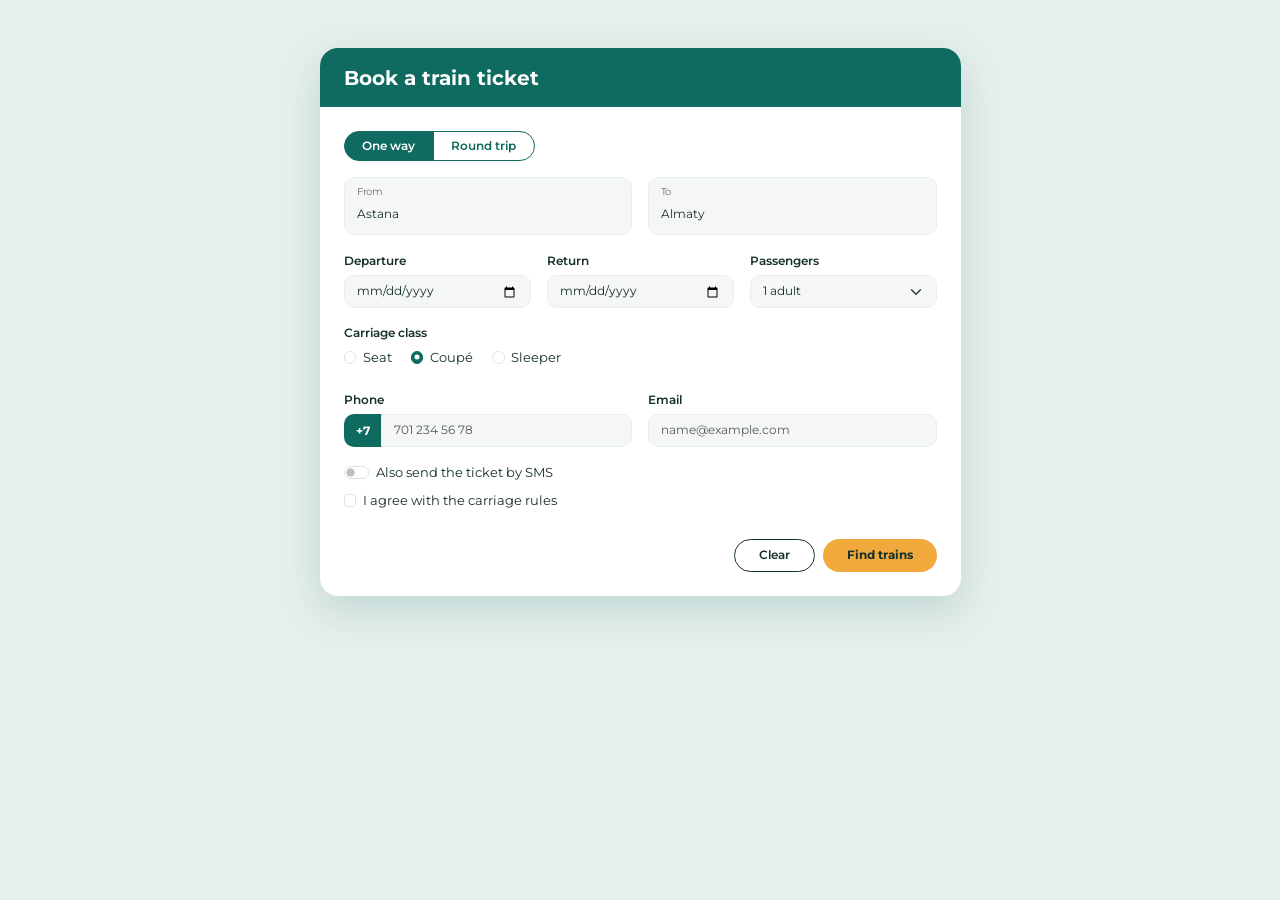
==== task1.html @ 95df307a "Add files via upload" ====
<!doctype html>
<html lang="en">
<head>
<meta charset="utf-8">
<meta name="viewport" content="width=device-width, initial-scale=1">
<title>Book a train ticket</title>
<link href="https://cdn.jsdelivr.net/npm/bootstrap@5.3.3/dist/css/bootstrap.min.css" rel="stylesheet">
<link href="https://fonts.googleapis.com/css2?family=Montserrat:wght@400;500;600;700&display=swap" rel="stylesheet">
<link href="style.css" rel="stylesheet">
</head>
<body class="page-train">
<main class="container py-4 py-md-5">
 <div class="row justify-content-center"><div class="col-12 col-md-10 col-lg-8 col-xl-7">
  <div class="ticket">
   <h1 class="ticket-head">Book a train ticket</h1>
   <form class="ticket-body" action="#" method="get">

    <div class="trip btn-group mb-3" role="group" aria-label="Trip type">
     <input type="radio" class="btn-check" name="trip" id="oneway" value="oneway" checked>
     <label class="btn" for="oneway">One way</label>
     <input type="radio" class="btn-check" name="trip" id="round" value="round">
     <label class="btn" for="round">Round trip</label>
    </div>

    <div class="row g-3 mb-3">
     <div class="col-12 col-md-6"><div class="form-floating">
      <input type="text" class="form-control" id="from" name="from" placeholder="From" value="Astana" required>
      <label for="from">From</label></div></div>
     <div class="col-12 col-md-6"><div class="form-floating">
      <input type="text" class="form-control" id="to" name="to" placeholder="To" value="Almaty" required>
      <label for="to">To</label></div></div>
    </div>

    <div class="row g-3 mb-3">
     <div class="col-12 col-md-4"><label class="form-label" for="dep">Departure</label>
      <input type="date" class="form-control" id="dep" name="departure" required></div>
     <div class="col-12 col-md-4"><label class="form-label" for="ret">Return</label>
      <input type="date" class="form-control" id="ret" name="return"></div>
     <div class="col-12 col-md-4"><label class="form-label" for="pax">Passengers</label>
      <select class="form-select" id="pax" name="passengers">
       <option value="1" selected>1 adult</option><option value="2">2 adults</option><option value="3">3 adults</option>
       <option value="4">4 adults</option><option value="5">5 adults</option><option value="6">6 adults</option>
      </select></div>
    </div>

    <fieldset class="mb-3">
     <legend>Carriage class</legend>
     <div class="form-check form-check-inline"><input class="form-check-input" type="radio" name="class" id="seat" value="seat" required>
      <label class="form-check-label" for="seat">Seat</label></div>
     <div class="form-check form-check-inline"><input class="form-check-input" type="radio" name="class" id="coupe" value="coupe" checked>
      <label class="form-check-label" for="coupe">Coupé</label></div>
     <div class="form-check form-check-inline"><input class="form-check-input" type="radio" name="class" id="sleeper" value="sleeper">
      <label class="form-check-label" for="sleeper">Sleeper</label></div>
    </fieldset>

    <div class="row g-3 mb-3">
     <div class="col-12 col-md-6"><label class="form-label" for="phone">Phone</label>
      <div class="input-group"><span class="input-group-text">+7</span>
       <input type="tel" class="form-control" id="phone" name="phone" placeholder="701 234 56 78" required></div></div>
     <div class="col-12 col-md-6"><label class="form-label" for="email">Email</label>
      <input type="email" class="form-control" id="email" name="email" placeholder="name@example.com" required></div>
    </div>

    <div class="form-check form-switch mb-1">
     <input class="form-check-input" type="checkbox" role="switch" id="sms" name="sms">
     <label class="form-check-label" for="sms">Also send the ticket by SMS</label></div>
    <div class="form-check mb-4">
     <input class="form-check-input" type="checkbox" id="agree" name="agree" required>
     <label class="form-check-label" for="agree">I agree with the carriage rules</label></div>

    <div class="d-flex flex-column-reverse flex-md-row justify-content-md-end gap-2">
     <button type="reset" class="btn btn-clear">Clear</button>
     <button type="submit" class="btn btn-find">Find trains</button>
    </div>
   </form>
  </div>
 </div></div>
</main>
</body>
</html>
---- style.css ----
body.page-train {
    --green: #0F6B5F;
    --amber: #F2A93B;
    --ink: #16302B;
    --field: #F4F7F5;
    --mist: #E6EFEC;
    --bs-body-font-family: 'Montserrat',sans-serif;
    --bs-body-color: #16302B;
    background: var(--mist);
    font-family: 'Montserrat',sans-serif;
    color: var(--ink);
    font-size: .8rem;
}

body.page-train .ticket {
    background: #fff;
    border-radius: 18px;
    box-shadow: 0 14px 40px rgba(15,107,95,.18);
    overflow: hidden;
}

body.page-train .ticket-head {
    background: var(--green);
    color: #fff;
    padding: 1.1rem 1.5rem;
    font-weight: 700;
    font-size: 1.25rem;
    margin: 0;
}

body.page-train .ticket-body {
    padding: 1.5rem;
}

body.page-train .form-label,
body.page-train legend {
    font-weight: 600;
    font-size: .75rem;
    margin-bottom: .35rem;
    color: var(--ink);
}

body.page-train legend {
    float: none;
    width: auto;
}

body.page-train .form-control,
body.page-train .form-select {
    background-color: var(--field);
    border: 1px solid var(--mist);
    border-radius: 10px;
    font-size: .78rem;
    color: var(--ink);
}

body.page-train .form-control:focus,
body.page-train .form-select:focus,
body.page-train .form-check-input:focus,
body.page-train .btn:focus-visible {
    border-color: var(--green);
    box-shadow: 0 0 0 .2rem rgba(15,107,95,.25);
}

body.page-train .form-floating>label {
    color: #7a8f8a;
    font-size: .7rem;
}

body.page-train .form-floating>label::after {
    background: transparent!important;
}

body.page-train .form-check-input:checked {
    background-color: var(--green);
    border-color: var(--green);
}

body.page-train .trip .btn {
    border-radius: 0;
    font-weight: 600;
    font-size: .75rem;
    padding: .3rem 1.1rem;
    color: var(--green);
    border-color: var(--green);
}

body.page-train .trip .btn-check:first-child+.btn {
    border-radius: 999px 0 0 999px;
}

body.page-train .trip .btn:last-child {
    border-radius: 0 999px 999px 0;
}

body.page-train .btn-check:checked+.btn {
    background: var(--green);
    color: #fff;
    border-color: var(--green);
}

body.page-train .trip .btn:hover {
    background: var(--mist);
    color: var(--green);
}

body.page-train .trip .btn-check:checked+.btn:hover {
    background: var(--green);
    color: #fff;
}

body.page-train .input-group-text {
    background: var(--green);
    color: #fff;
    border: 0;
    border-radius: 10px 0 0 10px;
    font-weight: 700;
    font-size: .75rem;
}

body.page-train .input-group .form-control {
    border-radius: 0 10px 10px 0;
}

body.page-train .btn-find {
    background: var(--amber);
    color: var(--ink);
    border: 0;
    border-radius: 999px;
    font-weight: 700;
    padding: .4rem 1.5rem;
    font-size: .78rem;
}

body.page-train .btn-find:hover {
    background: #e29a2b;
    color: var(--ink);
}

body.page-train .btn-clear {
    background: #fff;
    border: 1px solid var(--ink);
    color: var(--ink);
    border-radius: 999px;
    font-weight: 600;
    padding: .4rem 1.5rem;
    font-size: .78rem;
}

body.page-train .btn-clear:hover {
    background: var(--mist);
    color: var(--ink);
}


body.page-hack .form-control:user-invalid,
body.page-hack .form-select:user-invalid {
    border-color: #dc3545;
}

body.page-hack .form-control:user-valid,
body.page-hack .form-select:user-valid {
    border-color: #198754;
}

body.page-hack .form-control:user-invalid ~ .invalid-feedback,
body.page-hack .form-select:user-invalid ~ .invalid-feedback,
body.page-hack .form-check-input:user-invalid ~ .invalid-feedback {
    display: block;
}

body.page-hack .form-check-input:user-invalid {
    border-color: #dc3545;
}

body.page-hack .radio-group:has(input:user-invalid) ~ .invalid-feedback {
    display: block;
}
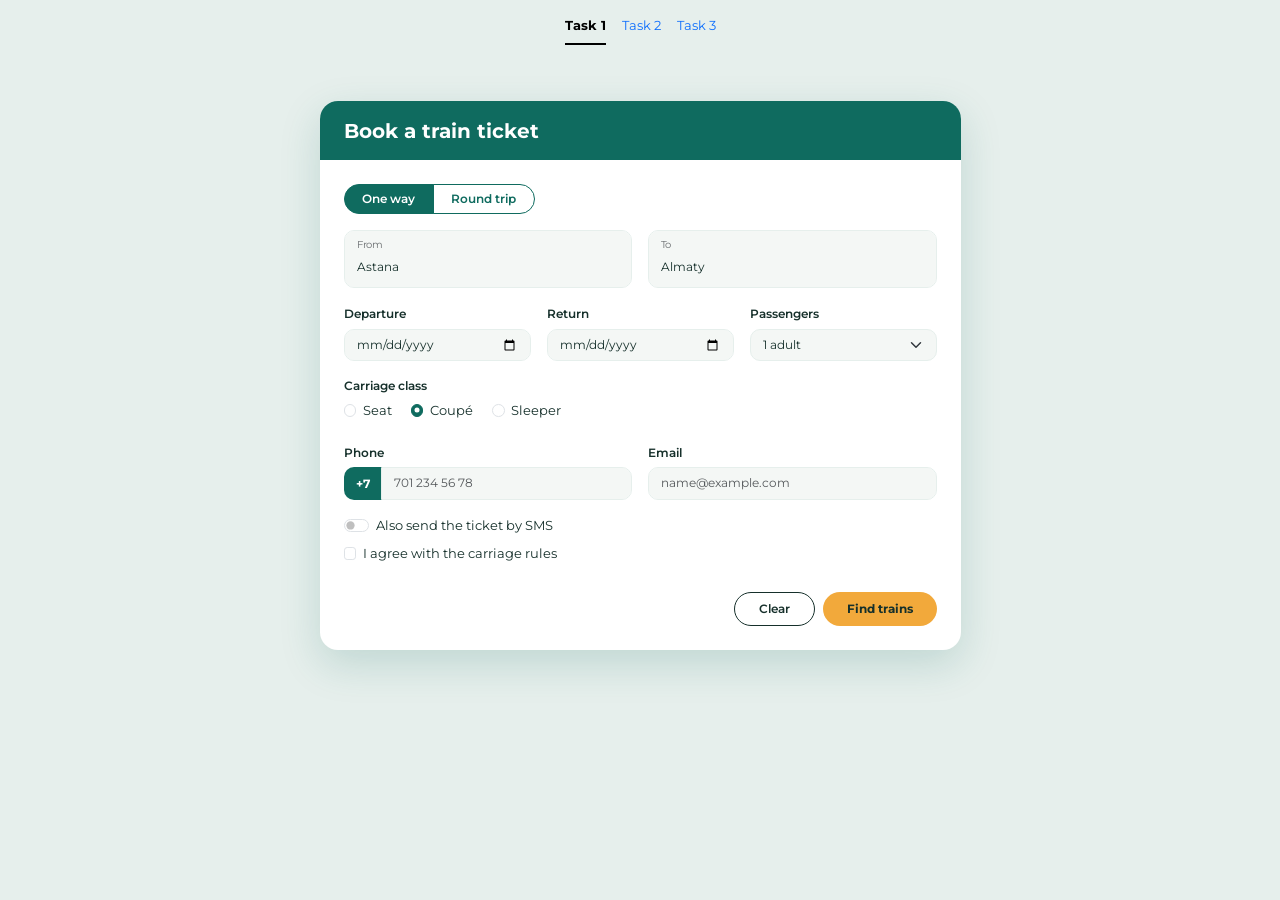
==== commit be24a0f4: "Add files via upload" ====
--- a/task1.html
+++ b/task1.html
@@ -9,6 +9,11 @@
 <link href="style.css" rel="stylesheet">
 </head>
 <body class="page-train">
+<nav class="nav nav-underline justify-content-center py-2" aria-label="Tasks">
+  <a class="nav-link active" href="task1.html" aria-current="page">Task 1</a>
+  <a class="nav-link" href="task2.html">Task 2</a>
+  <a class="nav-link" href="task3.html">Task 3</a>
+</nav>
 <main class="container py-4 py-md-5">
  <div class="row justify-content-center"><div class="col-12 col-md-10 col-lg-8 col-xl-7">
   <div class="ticket">
